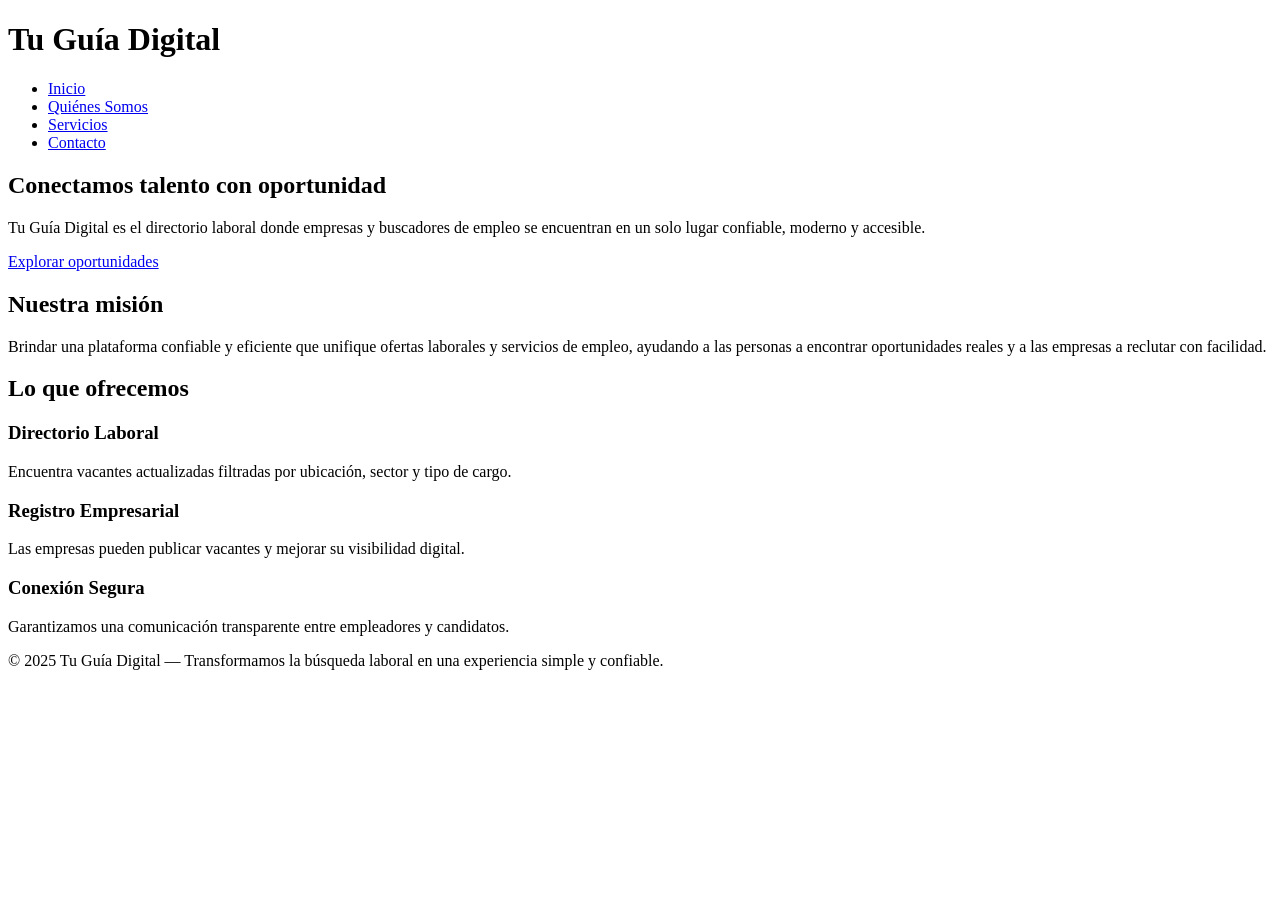
==== index.html @ 3a566872 "Create index.html" ====
<!DOCTYPE html>
<html lang="es">
<head>
  <meta charset="UTF-8">
  <meta name="viewport" content="width=device-width, initial-scale=1.0">
  <title>Tu Guía Digital</title>
  <link rel="stylesheet" href="style.css">
</head>
<body>
  <header class="header">
    <h1>Tu Guía Digital</h1>
    <nav>
      <ul>
        <li><a href="#">Inicio</a></li>
        <li><a href="#">Quiénes Somos</a></li>
        <li><a href="#">Servicios</a></li>
        <li><a href="#">Contacto</a></li>
      </ul>
    </nav>
  </header>

  <section class="hero">
    <div class="hero-content">
      <h2>Conectamos talento con oportunidad</h2>
      <p>Tu Guía Digital es el directorio laboral donde empresas y buscadores de empleo se encuentran en un solo lugar confiable, moderno y accesible.</p>
      <a href="#" class="btn">Explorar oportunidades</a>
    </div>
  </section>

  <section class="about">
    <h2>Nuestra misión</h2>
    <p>
      Brindar una plataforma confiable y eficiente que unifique ofertas laborales y servicios de empleo, ayudando a las personas a encontrar oportunidades reales y a las empresas a reclutar con facilidad.
    </p>
  </section>

  <section class="services">
    <h2>Lo que ofrecemos</h2>
    <div class="cards">
      <div class="card">
        <h3>Directorio Laboral</h3>
        <p>Encuentra vacantes actualizadas filtradas por ubicación, sector y tipo de cargo.</p>
      </div>
      <div class="card">
        <h3>Registro Empresarial</h3>
        <p>Las empresas pueden publicar vacantes y mejorar su visibilidad digital.</p>
      </div>
      <div class="card">
        <h3>Conexión Segura</h3>
        <p>Garantizamos una comunicación transparente entre empleadores y candidatos.</p>
      </div>
    </div>
  </section>
 
  <footer>
    <p>© 2025 Tu Guía Digital — Transformamos la búsqueda laboral en una experiencia simple y confiable.</p>
  </footer>
</body>
</html>
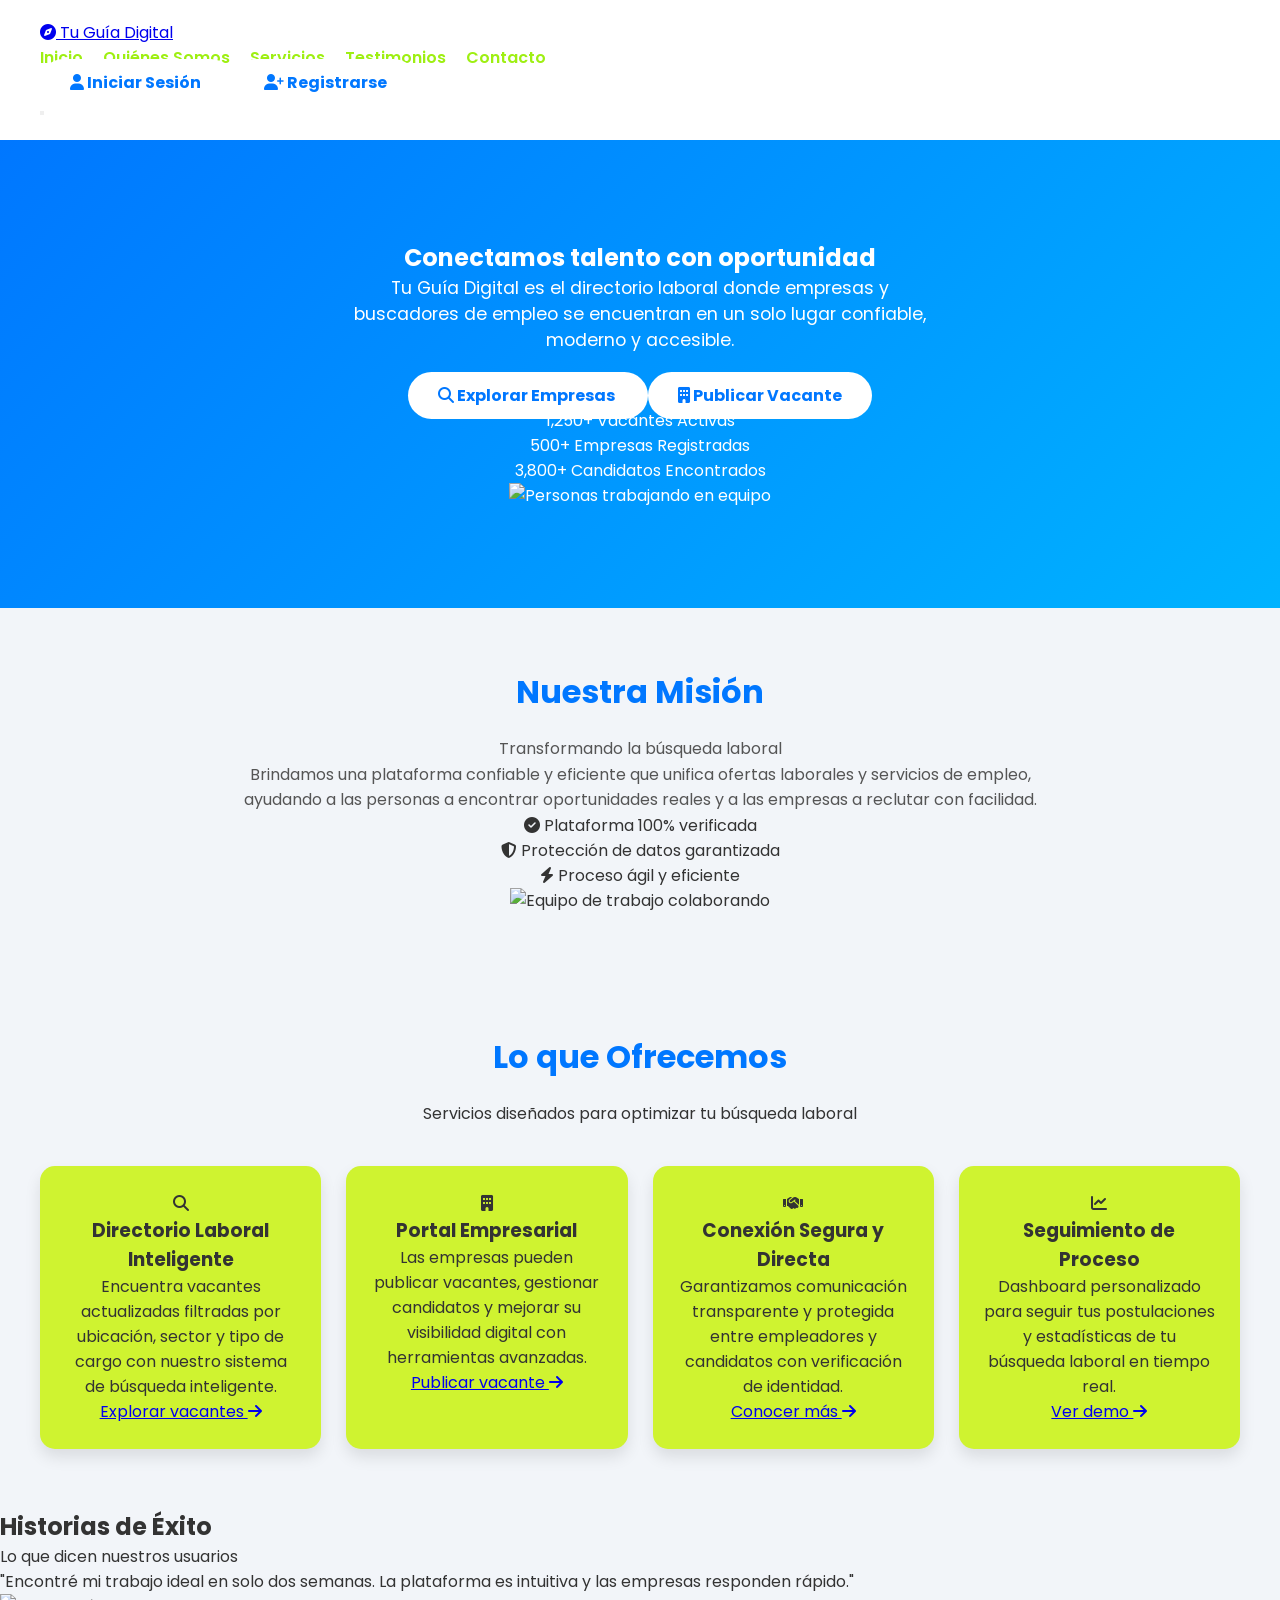
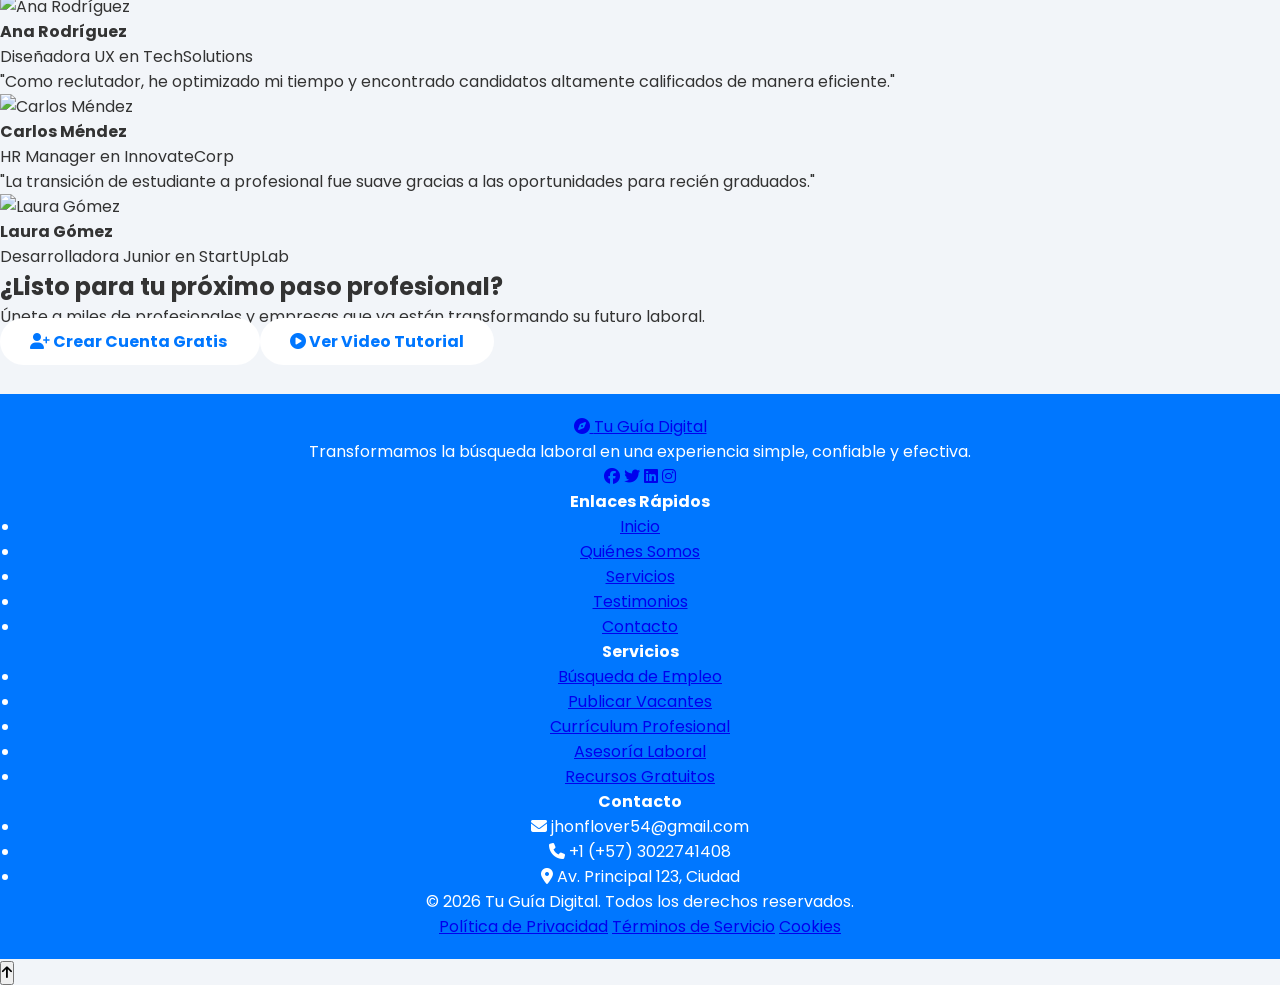
==== commit 0b0c84c4: "Update index.html with new meta tags and structure" ====
--- a/index.html
+++ b/index.html
@@ -3,57 +3,323 @@
 <head>
   <meta charset="UTF-8">
   <meta name="viewport" content="width=device-width, initial-scale=1.0">
-  <title>Tu Guía Digital</title>
+  <meta name="description" content="Tu Guía Digital - Directorio laboral que conecta talento con oportunidad. Encuentra empleo o publica vacantes de manera confiable y eficiente.">
+  <meta name="keywords" content="empleo, trabajo, vacantes, reclutamiento, directorio laboral, búsqueda de empleo">
+  <title>Tu Guía Digital | Conectando Talento con Oportunidad</title>
+  <link rel="stylesheet" href="https://cdnjs.cloudflare.com/ajax/libs/font-awesome/6.4.0/css/all.min.css">
+  <link href="https://fonts.googleapis.com/css2?family=Poppins:wght@300;400;500;600;700&display=swap" rel="stylesheet">
   <link rel="stylesheet" href="style.css">
+  <link rel="icon" type="image/x-icon" href="favicon.ico">
 </head>
 <body>
+  <!-- Header/Navbar -->
   <header class="header">
-    <h1>Tu Guía Digital</h1>
-    <nav>
-      <ul>
-        <li><a href="#">Inicio</a></li>
-        <li><a href="#">Quiénes Somos</a></li>
-        <li><a href="#">Servicios</a></li>
-        <li><a href="#">Contacto</a></li>
-      </ul>
-    </nav>
+    <div class="container">
+      <div class="logo">
+        <a href="#">
+          <i class="fas fa-compass"></i>
+          <span>Tu Guía Digital</span>
+        </a>
+      </div>
+      
+      <!-- Menú de navegación -->
+      <nav class="navbar">
+        <ul class="nav-menu">
+          <li><a href="#inicio" class="nav-link active">Inicio</a></li>
+          <li><a href="#quienes-somos" class="nav-link">Quiénes Somos</a></li>
+          <li><a href="#servicios" class="nav-link">Servicios</a></li>
+          <li><a href="#testimonios" class="nav-link">Testimonios</a></li>
+          <li><a href="#contacto" class="nav-link">Contacto</a></li>
+        </ul>
+        
+        <!-- Botones de acción -->
+        <div class="nav-actions">
+          <a href="auth.html" class="btn btn-login">
+            <i class="fas fa-user"></i> Iniciar Sesión
+          </a>
+          <a href="auth.html" class="btn btn-primary btn-register">
+            <i class="fas fa-user-plus"></i> Registrarse
+          </a>
+        </div>
+        
+        <!-- Menú hamburguesa para móvil -->
+        <button class="hamburger" id="hamburger" aria-label="Menú de navegación">
+          <span></span>
+          <span></span>
+          <span></span>
+        </button>
+      </nav>
+    </div>
   </header>
 
-  <section class="hero">
-    <div class="hero-content">
-      <h2>Conectamos talento con oportunidad</h2>
-      <p>Tu Guía Digital es el directorio laboral donde empresas y buscadores de empleo se encuentran en un solo lugar confiable, moderno y accesible.</p>
-      <a href="#" class="btn">Explorar oportunidades</a>
-    </div>
-  </section>
-
-  <section class="about">
-    <h2>Nuestra misión</h2>
-    <p>
-      Brindar una plataforma confiable y eficiente que unifique ofertas laborales y servicios de empleo, ayudando a las personas a encontrar oportunidades reales y a las empresas a reclutar con facilidad.
-    </p>
-  </section>
-
-  <section class="services">
-    <h2>Lo que ofrecemos</h2>
-    <div class="cards">
-      <div class="card">
-        <h3>Directorio Laboral</h3>
-        <p>Encuentra vacantes actualizadas filtradas por ubicación, sector y tipo de cargo.</p>
-      </div>
-      <div class="card">
-        <h3>Registro Empresarial</h3>
-        <p>Las empresas pueden publicar vacantes y mejorar su visibilidad digital.</p>
-      </div>
-      <div class="card">
-        <h3>Conexión Segura</h3>
-        <p>Garantizamos una comunicación transparente entre empleadores y candidatos.</p>
-      </div>
-    </div>
-  </section>
- 
-  <footer>
-    <p>© 2025 Tu Guía Digital — Transformamos la búsqueda laboral en una experiencia simple y confiable.</p>
+  <!-- Hero Section -->
+  <section class="hero" id="inicio">
+    <div class="container">
+      <div class="hero-content">
+        <div class="hero-text">
+          <h1 class="hero-title">Conectamos <span class="highlight">talento</span> con <span class="highlight">oportunidad</span></h1>
+          <p class="hero-description">
+            Tu Guía Digital es el directorio laboral donde empresas y buscadores de empleo se encuentran en un solo lugar confiable, moderno y accesible.
+          </p>
+         <div class="hero-actions">
+  <a href="empresa.html" class="btn btn-primary btn-large">
+    <i class="fas fa-search"></i> Explorar Empresas
+  </a>
+  <a href="vacante.html" class="btn btn-secondary btn-large">
+    <i class="fas fa-building"></i> Publicar Vacante
+  </a>
+</div>
+          <div class="hero-stats">
+            <div class="stat">
+              <span class="stat-number">1,250+</span>
+              <span class="stat-label">Vacantes Activas</span>
+            </div>
+            <div class="stat">
+              <span class="stat-number">500+</span>
+              <span class="stat-label">Empresas Registradas</span>
+            </div>
+            <div class="stat">
+              <span class="stat-number">3,800+</span>
+              <span class="stat-label">Candidatos Encontrados</span>
+            </div>
+          </div>
+        </div>
+        <div class="hero-image">
+          <img src="https://images.unsplash.com/photo-1551836026-d5c2c5af78e4?ixlib=rb-4.0.3&auto=format&fit=crop&w=1000&q=80" alt="Personas trabajando en equipo" loading="lazy">
+        </div>
+      </div>
+    </div>
+  </section>
+
+  <!-- About Section -->
+  <section class="about section-padding" id="quienes-somos">
+    <div class="container">
+      <div class="section-header">
+        <h2 class="section-title">Nuestra <span class="highlight">Misión</span></h2>
+        <p class="section-subtitle">Transformando la búsqueda laboral</p>
+      </div>
+      <div class="about-content">
+        <div class="about-text">
+          <p>
+            Brindamos una plataforma confiable y eficiente que unifica ofertas laborales y servicios de empleo, ayudando a las personas a encontrar oportunidades reales y a las empresas a reclutar con facilidad.
+          </p>
+          <div class="about-features">
+            <div class="feature">
+              <i class="fas fa-check-circle"></i>
+              <span>Plataforma 100% verificada</span>
+            </div>
+            <div class="feature">
+              <i class="fas fa-shield-alt"></i>
+              <span>Protección de datos garantizada</span>
+            </div>
+            <div class="feature">
+              <i class="fas fa-bolt"></i>
+              <span>Proceso ágil y eficiente</span>
+            </div>
+          </div>
+        </div>
+        <div class="about-image">
+          <img src="https://images.unsplash.com/photo-1521791136064-7986c2920216?ixlib=rb-4.0.3&auto=format&fit=crop&w=1000&q=80" alt="Equipo de trabajo colaborando" loading="lazy">
+        </div>
+      </div>
+    </div>
+  </section>
+
+  <!-- Services Section -->
+  <section class="services section-padding" id="servicios">
+    <div class="container">
+      <div class="section-header">
+        <h2 class="section-title">Lo que <span class="highlight">Ofrecemos</span></h2>
+        <p class="section-subtitle">Servicios diseñados para optimizar tu búsqueda laboral</p>
+      </div>
+      <div class="cards">
+        <div class="card">
+          <div class="card-icon">
+            <i class="fas fa-search"></i>
+          </div>
+          <h3 class="card-title">Directorio Laboral Inteligente</h3>
+          <p class="card-description">
+            Encuentra vacantes actualizadas filtradas por ubicación, sector y tipo de cargo con nuestro sistema de búsqueda inteligente.
+          </p>
+          <a href="#" class="card-link">Explorar vacantes <i class="fas fa-arrow-right"></i></a>
+        </div>
+        
+        <div class="card">
+          <div class="card-icon">
+            <i class="fas fa-building"></i>
+          </div>
+          <h3 class="card-title">Portal Empresarial</h3>
+          <p class="card-description">
+            Las empresas pueden publicar vacantes, gestionar candidatos y mejorar su visibilidad digital con herramientas avanzadas.
+          </p>
+          <a href="#" class="card-link">Publicar vacante <i class="fas fa-arrow-right"></i></a>
+        </div>
+        
+        <div class="card">
+          <div class="card-icon">
+            <i class="fas fa-handshake"></i>
+          </div>
+          <h3 class="card-title">Conexión Segura y Directa</h3>
+          <p class="card-description">
+            Garantizamos comunicación transparente y protegida entre empleadores y candidatos con verificación de identidad.
+          </p>
+          <a href="#" class="card-link">Conocer más <i class="fas fa-arrow-right"></i></a>
+        </div>
+        
+        <div class="card">
+          <div class="card-icon">
+            <i class="fas fa-chart-line"></i>
+          </div>
+          <h3 class="card-title">Seguimiento de Proceso</h3>
+          <p class="card-description">
+            Dashboard personalizado para seguir tus postulaciones y estadísticas de tu búsqueda laboral en tiempo real.
+          </p>
+          <a href="#" class="card-link">Ver demo <i class="fas fa-arrow-right"></i></a>
+        </div>
+      </div>
+    </div>
+  </section>
+
+  <!-- Testimonials Section -->
+  <section class="testimonials section-padding" id="testimonios">
+    <div class="container">
+      <div class="section-header">
+        <h2 class="section-title">Historias de <span class="highlight">Éxito</span></h2>
+        <p class="section-subtitle">Lo que dicen nuestros usuarios</p>
+      </div>
+      <div class="testimonial-cards">
+        <div class testimonial-card">
+          <div class="testimonial-content">
+            <p>"Encontré mi trabajo ideal en solo dos semanas. La plataforma es intuitiva y las empresas responden rápido."</p>
+          </div>
+          <div class="testimonial-author">
+            <img src="https://randomuser.me/api/portraits/women/32.jpg" alt="Ana Rodríguez">
+            <div>
+              <h4>Ana Rodríguez</h4>
+              <p>Diseñadora UX en TechSolutions</p>
+            </div>
+          </div>
+        </div>
+        
+        <div class="testimonial-card">
+          <div class="testimonial-content">
+            <p>"Como reclutador, he optimizado mi tiempo y encontrado candidatos altamente calificados de manera eficiente."</p>
+          </div>
+          <div class="testimonial-author">
+            <img src="https://randomuser.me/api/portraits/men/54.jpg" alt="Carlos Méndez">
+            <div>
+              <h4>Carlos Méndez</h4>
+              <p>HR Manager en InnovateCorp</p>
+            </div>
+          </div>
+        </div>
+        
+        <div class="testimonial-card">
+          <div class="testimonial-content">
+            <p>"La transición de estudiante a profesional fue suave gracias a las oportunidades para recién graduados."</p>
+          </div>
+          <div class="testimonial-author">
+            <img src="https://randomuser.me/api/portraits/women/65.jpg" alt="Laura Gómez">
+            <div>
+              <h4>Laura Gómez</h4>
+              <p>Desarrolladora Junior en StartUpLab</p>
+            </div>
+          </div>
+        </div>
+      </div>
+    </div>
+  </section>
+
+  <!-- CTA Section -->
+  <section class="cta section-padding">
+    <div class="container">
+      <div class="cta-content">
+        <h2 class="cta-title">¿Listo para tu próximo paso profesional?</h2>
+        <p class="cta-description">
+          Únete a miles de profesionales y empresas que ya están transformando su futuro laboral.
+        </p>
+        <div class="cta-actions">
+          <a href="#" class="btn btn-primary btn-large">
+            <i class="fas fa-user-plus"></i> Crear Cuenta Gratis
+          </a>
+          <a href="#" class="btn btn-light btn-large">
+            <i class="fas fa-play-circle"></i> Ver Video Tutorial
+          </a>
+        </div>
+      </div>
+    </div>
+  </section>
+
+  <!-- Footer -->
+  <footer class="footer" id="contacto">
+    <div class="container">
+      <div class="footer-content">
+        <div class="footer-section">
+          <div class="logo">
+            <a href="#">
+              <i class="fas fa-compass"></i>
+              <span>Tu Guía Digital</span>
+            </a>
+          </div>
+          <p class="footer-description">
+            Transformamos la búsqueda laboral en una experiencia simple, confiable y efectiva.
+          </p>
+          <div class="social-links">
+            <a href="#" aria-label="Facebook"><i class="fab fa-facebook"></i></a>
+            <a href="#" aria-label="Twitter"><i class="fab fa-twitter"></i></a>
+            <a href="#" aria-label="LinkedIn"><i class="fab fa-linkedin"></i></a>
+            <a href="#" aria-label="Instagram"><i class="fab fa-instagram"></i></a>
+          </div>
+        </div>
+        
+        <div class="footer-section">
+          <h4>Enlaces Rápidos</h4>
+          <ul>
+            <li><a href="#inicio">Inicio</a></li>
+            <li><a href="#quienes-somos">Quiénes Somos</a></li>
+            <li><a href="#servicios">Servicios</a></li>
+            <li><a href="#testimonios">Testimonios</a></li>
+            <li><a href="#contacto">Contacto</a></li>
+          </ul>
+        </div>
+        
+        <div class="footer-section">
+          <h4>Servicios</h4>
+          <ul>
+            <li><a href="#">Búsqueda de Empleo</a></li>
+            <li><a href="#">Publicar Vacantes</a></li>
+            <li><a href="#">Currículum Profesional</a></li>
+            <li><a href="#">Asesoría Laboral</a></li>
+            <li><a href="#">Recursos Gratuitos</a></li>
+          </ul>
+        </div>
+        
+        <div class="footer-section">
+          <h4>Contacto</h4>
+          <ul class="contact-info">
+            <li><i class="fas fa-envelope"></i> jhonflover54@gmail.com</li>
+            <li><i class="fas fa-phone"></i> +1 (+57) 3022741408</li>
+            <li><i class="fas fa-map-marker-alt"></i> Av. Principal 123, Ciudad</li>
+          </ul>
+        </div>
+      </div>
+      
+      <div class="footer-bottom">
+        <p>&copy; 2026 Tu Guía Digital. Todos los derechos reservados.</p>
+        <div class="footer-links">
+          <a href="#">Política de Privacidad</a>
+          <a href="#">Términos de Servicio</a>
+          <a href="#">Cookies</a>
+        </div>
+      </div>
+    </div>
   </footer>
+
+  <!-- Back to Top Button -->
+  <button class="back-to-top" id="backToTop" aria-label="Volver arriba">
+    <i class="fas fa-arrow-up"></i>
+  </button>
+
+  <script src="script.js"></script>
 </body>
 </html>
--- a/style.css
+++ b/style.css
@@ -0,0 +1,120 @@
+* {
+  margin: 0;
+  padding: 0;
+  box-sizing: border-box;
+  font-family: 'Poppins', sans-serif;
+}
+
+body {
+  background-color: #f2f5f9;
+  color: #333;
+}
+
+header {
+  background-color: #ffffff;
+  box-shadow: 0 4px 8px rgba(0,0,0,0.1);
+  padding: 20px 40px;
+  display: flex;
+  justify-content: space-between;
+  align-items: center;
+}
+
+header h1 {
+  color: #0077ff;
+  font-size: 1.8em;
+}
+
+nav ul {
+  list-style: none;
+  display: flex;
+  gap: 20px;
+}
+
+nav a {
+  text-decoration: none;
+  color: #9eef12;
+  font-weight: 600;
+  transition: color 0.3s;
+}
+
+nav a:hover {
+  color: #0077ff;
+}
+
+.hero {
+  background: linear-gradient(135deg, #0077ff, #00b3ff);
+  color: #fff;
+  padding: 100px 20px;
+  text-align: center;
+}
+
+.hero h2 {
+  font-size: 2.5em;
+  margin-bottom: 15px;
+}
+
+.hero p {
+  max-width: 600px;
+  margin: 0 auto 30px;
+  font-size: 1.1em;
+}
+
+.btn {
+  background: #fff;
+  color: #0077ff;
+  padding: 12px 30px;
+  border-radius: 30px;
+  text-decoration: none;
+  font-weight: bold;
+  transition: 0.3s;
+}
+
+.btn:hover {
+  background: #0077ff;
+  color: #1d2218;
+}
+
+.about, .services {
+  padding: 60px 40px;
+  text-align: center;
+}
+
+.about h2, .services h2 {
+  font-size: 2em;
+  color: #0077ff;
+  margin-bottom: 20px;
+}
+
+.about p {
+  max-width: 800px;
+  margin: auto;
+  color: #555;
+  line-height: 1.6;
+}
+
+.cards {
+  display: grid;
+  grid-template-columns: repeat(auto-fit, minmax(250px, 1fr));
+  gap: 25px;
+  margin-top: 40px;
+}
+
+.card {
+  background: #cff330;
+  padding: 25px;
+  border-radius: 15px;
+  box-shadow: 0 8px 16px rgba(0,0,0,0.1);
+  transition: transform 0.3s;
+}
+
+.card:hover {
+  transform: translateY(-8px);
+}
+
+footer {
+  background: #0077ff;
+  color: #fff;
+  text-align: center;
+  padding: 20px;
+  margin-top: 40px;
+}
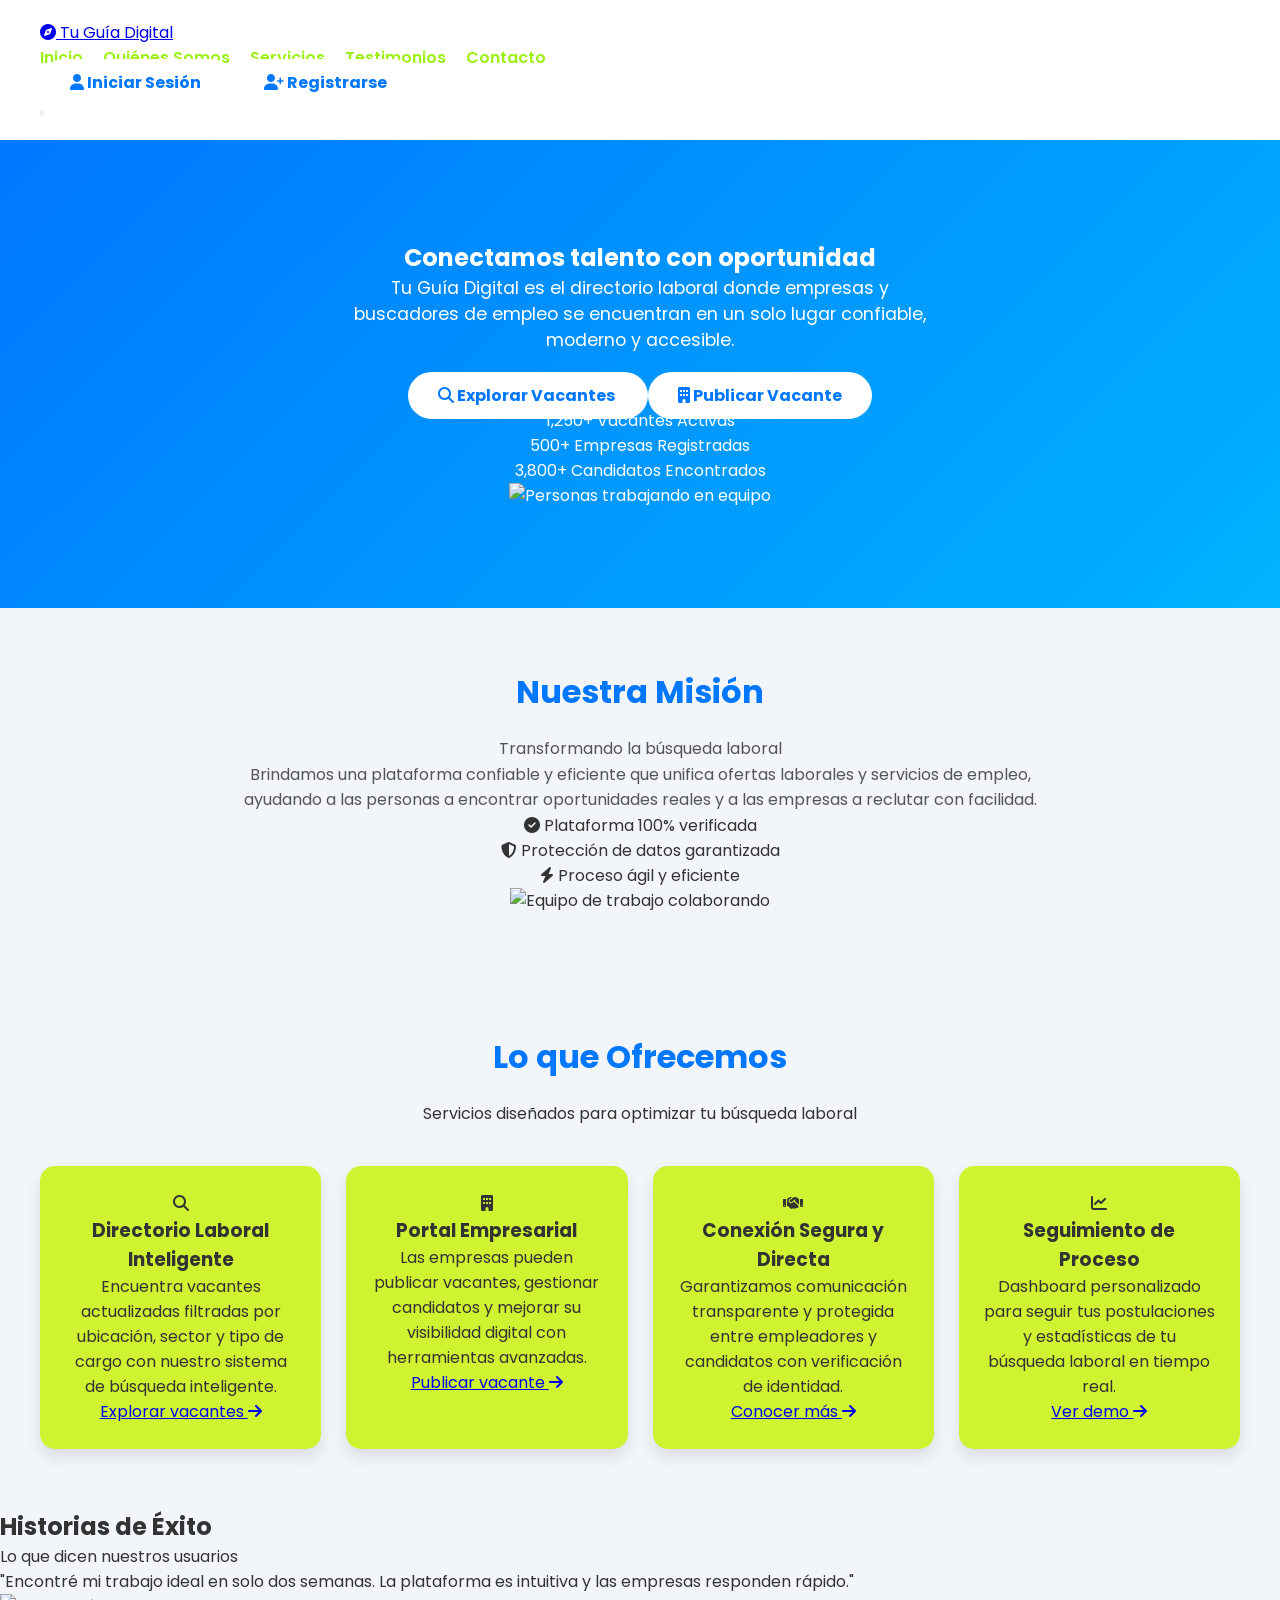
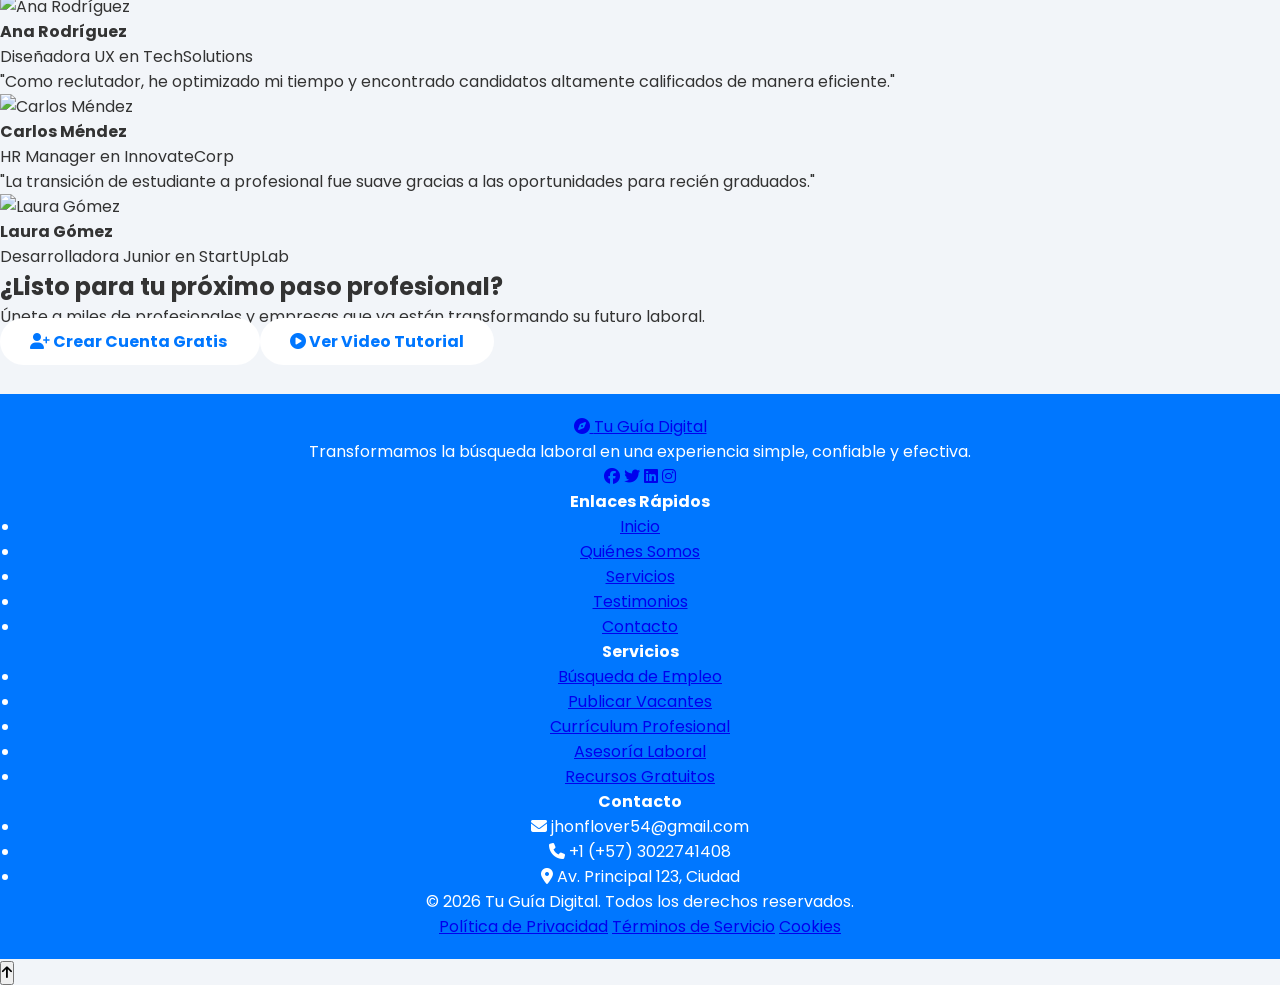
==== commit 144882aa: "Update hero actions and links in index.html" ====
--- a/index.html
+++ b/index.html
@@ -61,14 +61,14 @@
           <p class="hero-description">
             Tu Guía Digital es el directorio laboral donde empresas y buscadores de empleo se encuentran en un solo lugar confiable, moderno y accesible.
           </p>
-         <div class="hero-actions">
-  <a href="empresa.html" class="btn btn-primary btn-large">
-    <i class="fas fa-search"></i> Explorar Empresas
-  </a>
-  <a href="vacante.html" class="btn btn-secondary btn-large">
-    <i class="fas fa-building"></i> Publicar Vacante
-  </a>
-</div>
+          <div class="hero-actions">
+            <a href="vacantes.html" class="btn btn-primary btn-large">
+              <i class="fas fa-search"></i> Explorar Vacantes
+            </a>
+            <a href="publicar-vacante.html" class="btn btn-secondary btn-large">
+              <i class="fas fa-building"></i> Publicar Vacante
+            </a>
+          </div>
           <div class="hero-stats">
             <div class="stat">
               <span class="stat-number">1,250+</span>
@@ -83,7 +83,7 @@
               <span class="stat-label">Candidatos Encontrados</span>
             </div>
           </div>
-        </div>
+        </div> <!-- Cierre de hero-text -->
         <div class="hero-image">
           <img src="https://images.unsplash.com/photo-1551836026-d5c2c5af78e4?ixlib=rb-4.0.3&auto=format&fit=crop&w=1000&q=80" alt="Personas trabajando en equipo" loading="lazy">
         </div>
@@ -141,7 +141,7 @@
           <p class="card-description">
             Encuentra vacantes actualizadas filtradas por ubicación, sector y tipo de cargo con nuestro sistema de búsqueda inteligente.
           </p>
-          <a href="#" class="card-link">Explorar vacantes <i class="fas fa-arrow-right"></i></a>
+          <a href="vacantes.html" class="card-link">Explorar vacantes <i class="fas fa-arrow-right"></i></a>
         </div>
         
         <div class="card">
@@ -152,7 +152,7 @@
           <p class="card-description">
             Las empresas pueden publicar vacantes, gestionar candidatos y mejorar su visibilidad digital con herramientas avanzadas.
           </p>
-          <a href="#" class="card-link">Publicar vacante <i class="fas fa-arrow-right"></i></a>
+          <a href="publicar-vacante.html" class="card-link">Publicar vacante <i class="fas fa-arrow-right"></i></a>
         </div>
         
         <div class="card">
@@ -188,7 +188,7 @@
         <p class="section-subtitle">Lo que dicen nuestros usuarios</p>
       </div>
       <div class="testimonial-cards">
-        <div class testimonial-card">
+        <div class="testimonial-card">
           <div class="testimonial-content">
             <p>"Encontré mi trabajo ideal en solo dos semanas. La plataforma es intuitiva y las empresas responden rápido."</p>
           </div>
@@ -239,7 +239,7 @@
           Únete a miles de profesionales y empresas que ya están transformando su futuro laboral.
         </p>
         <div class="cta-actions">
-          <a href="#" class="btn btn-primary btn-large">
+          <a href="auth.html" class="btn btn-primary btn-large">
             <i class="fas fa-user-plus"></i> Crear Cuenta Gratis
           </a>
           <a href="#" class="btn btn-light btn-large">
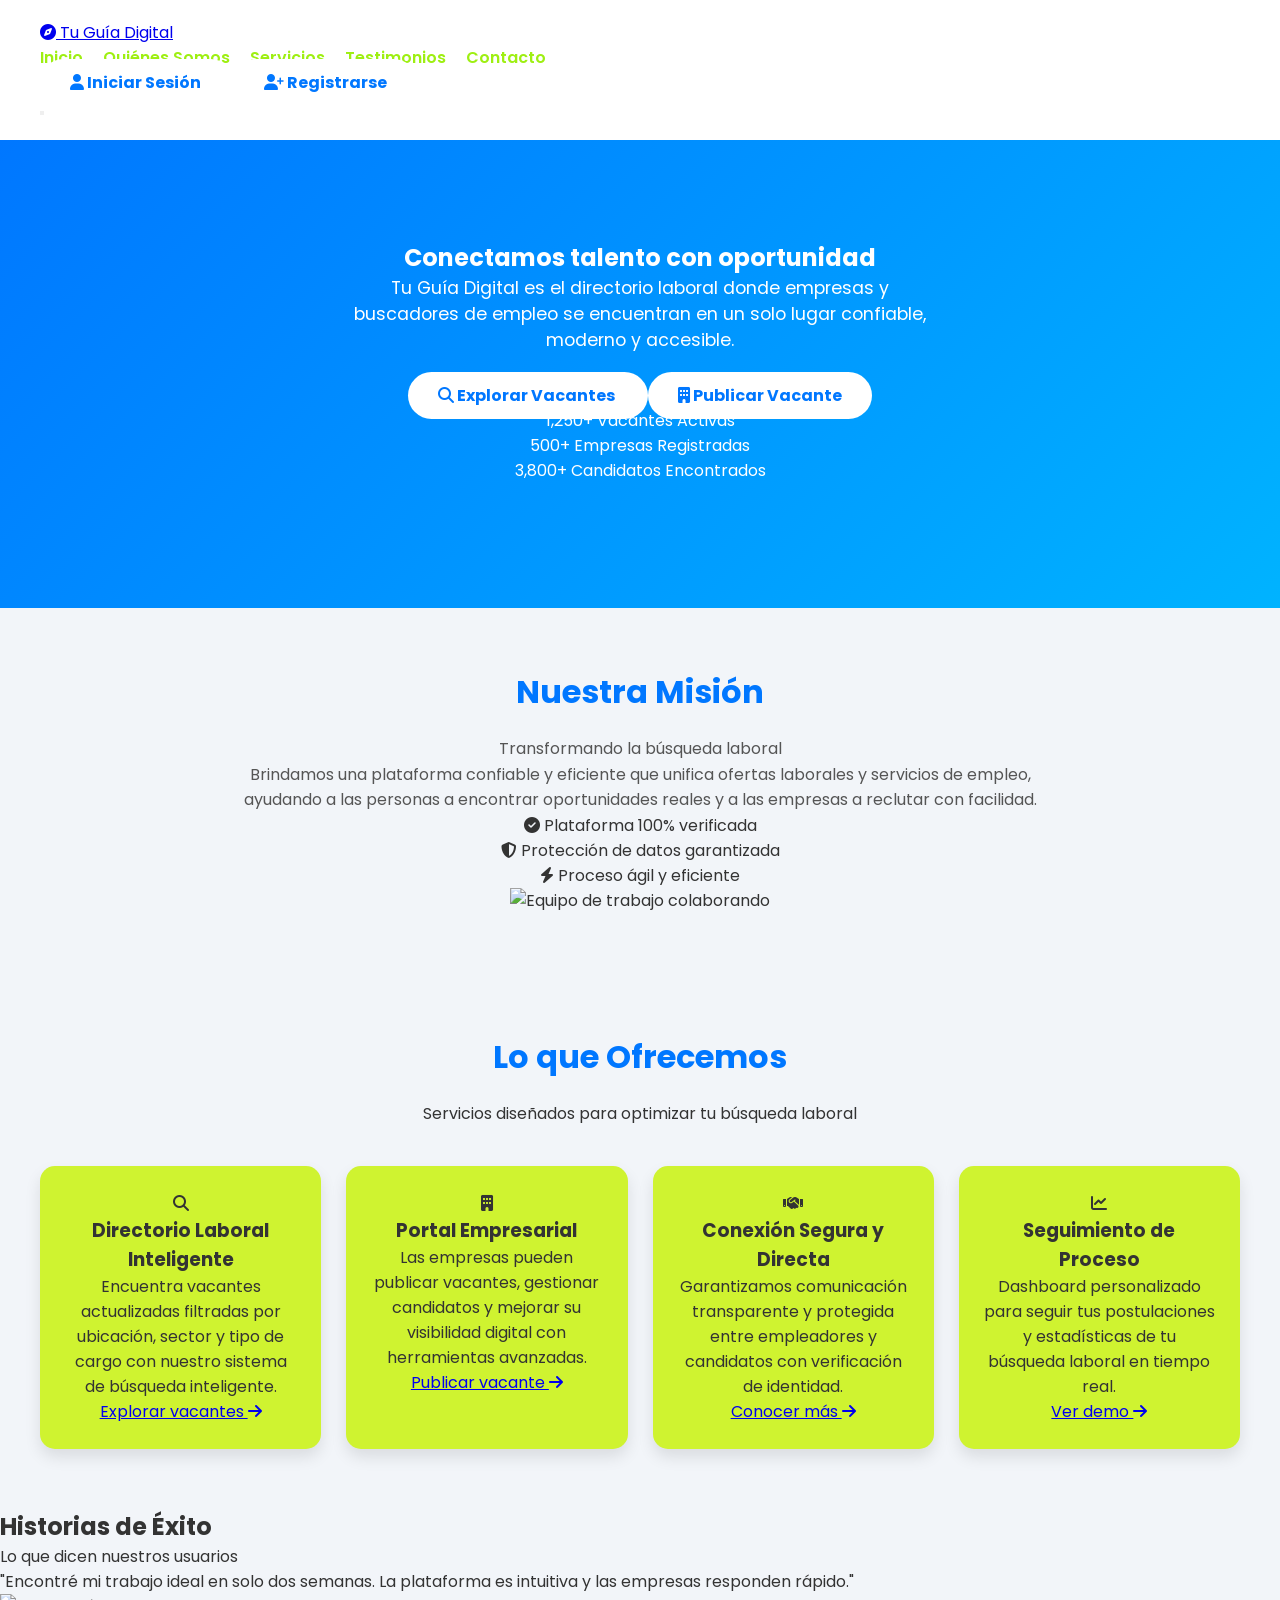
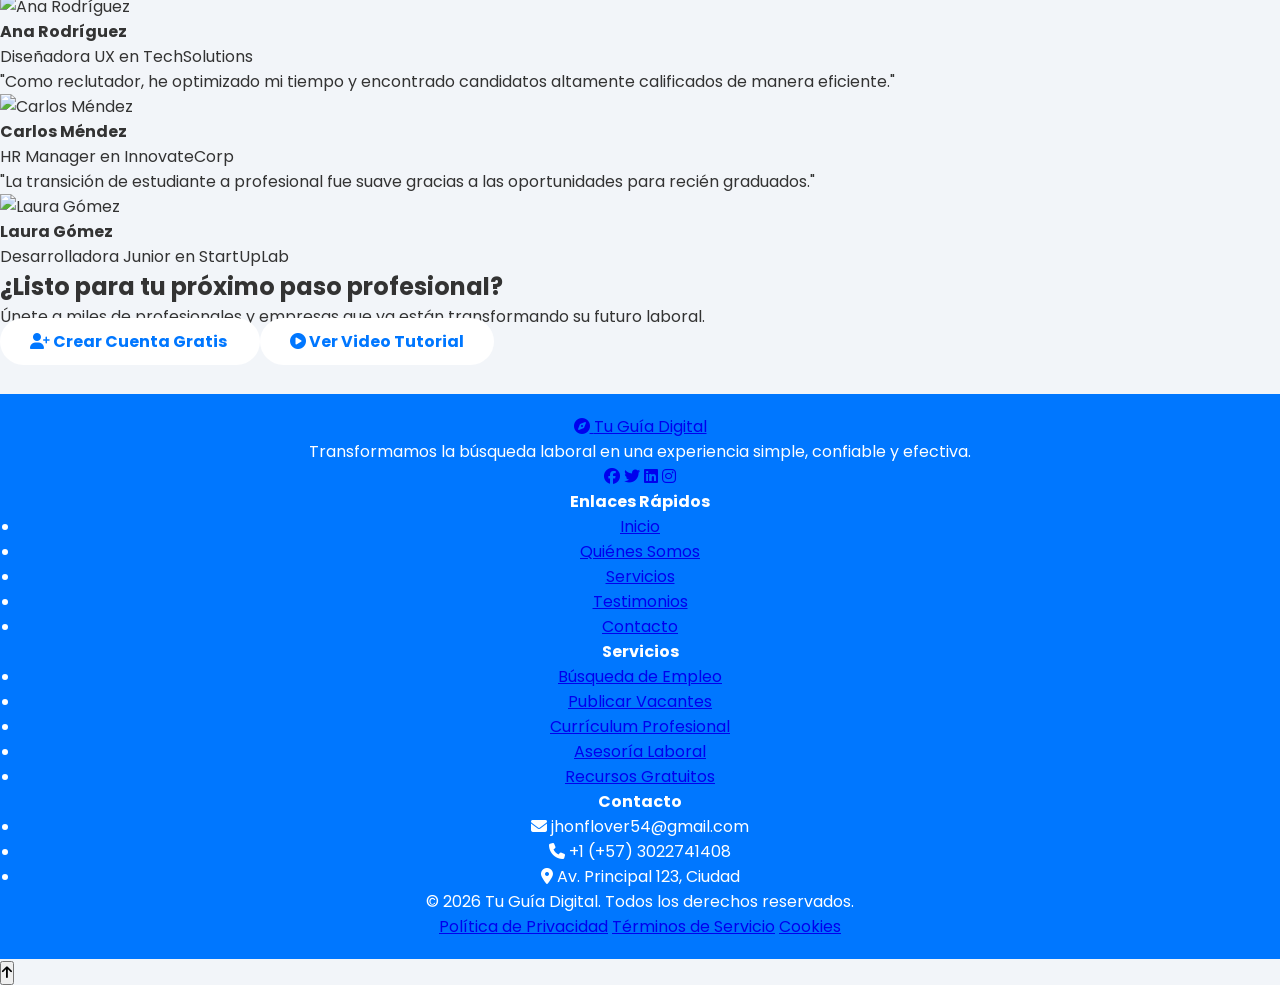
==== commit 89e55f77: "Change alt text of hero image to empty Updated alt attribute of hero image to be empty." ====
--- a/index.html
+++ b/index.html
@@ -85,7 +85,7 @@
           </div>
         </div> <!-- Cierre de hero-text -->
         <div class="hero-image">
-          <img src="https://images.unsplash.com/photo-1551836026-d5c2c5af78e4?ixlib=rb-4.0.3&auto=format&fit=crop&w=1000&q=80" alt="Personas trabajando en equipo" loading="lazy">
+          <img src="https://images.unsplash.com/photo-1551836026-d5c2c5af78e4?ixlib=rb-4.0.3&auto=format&fit=crop&w=1000&q=80" alt="" loading="lazy">
         </div>
       </div>
     </div>
